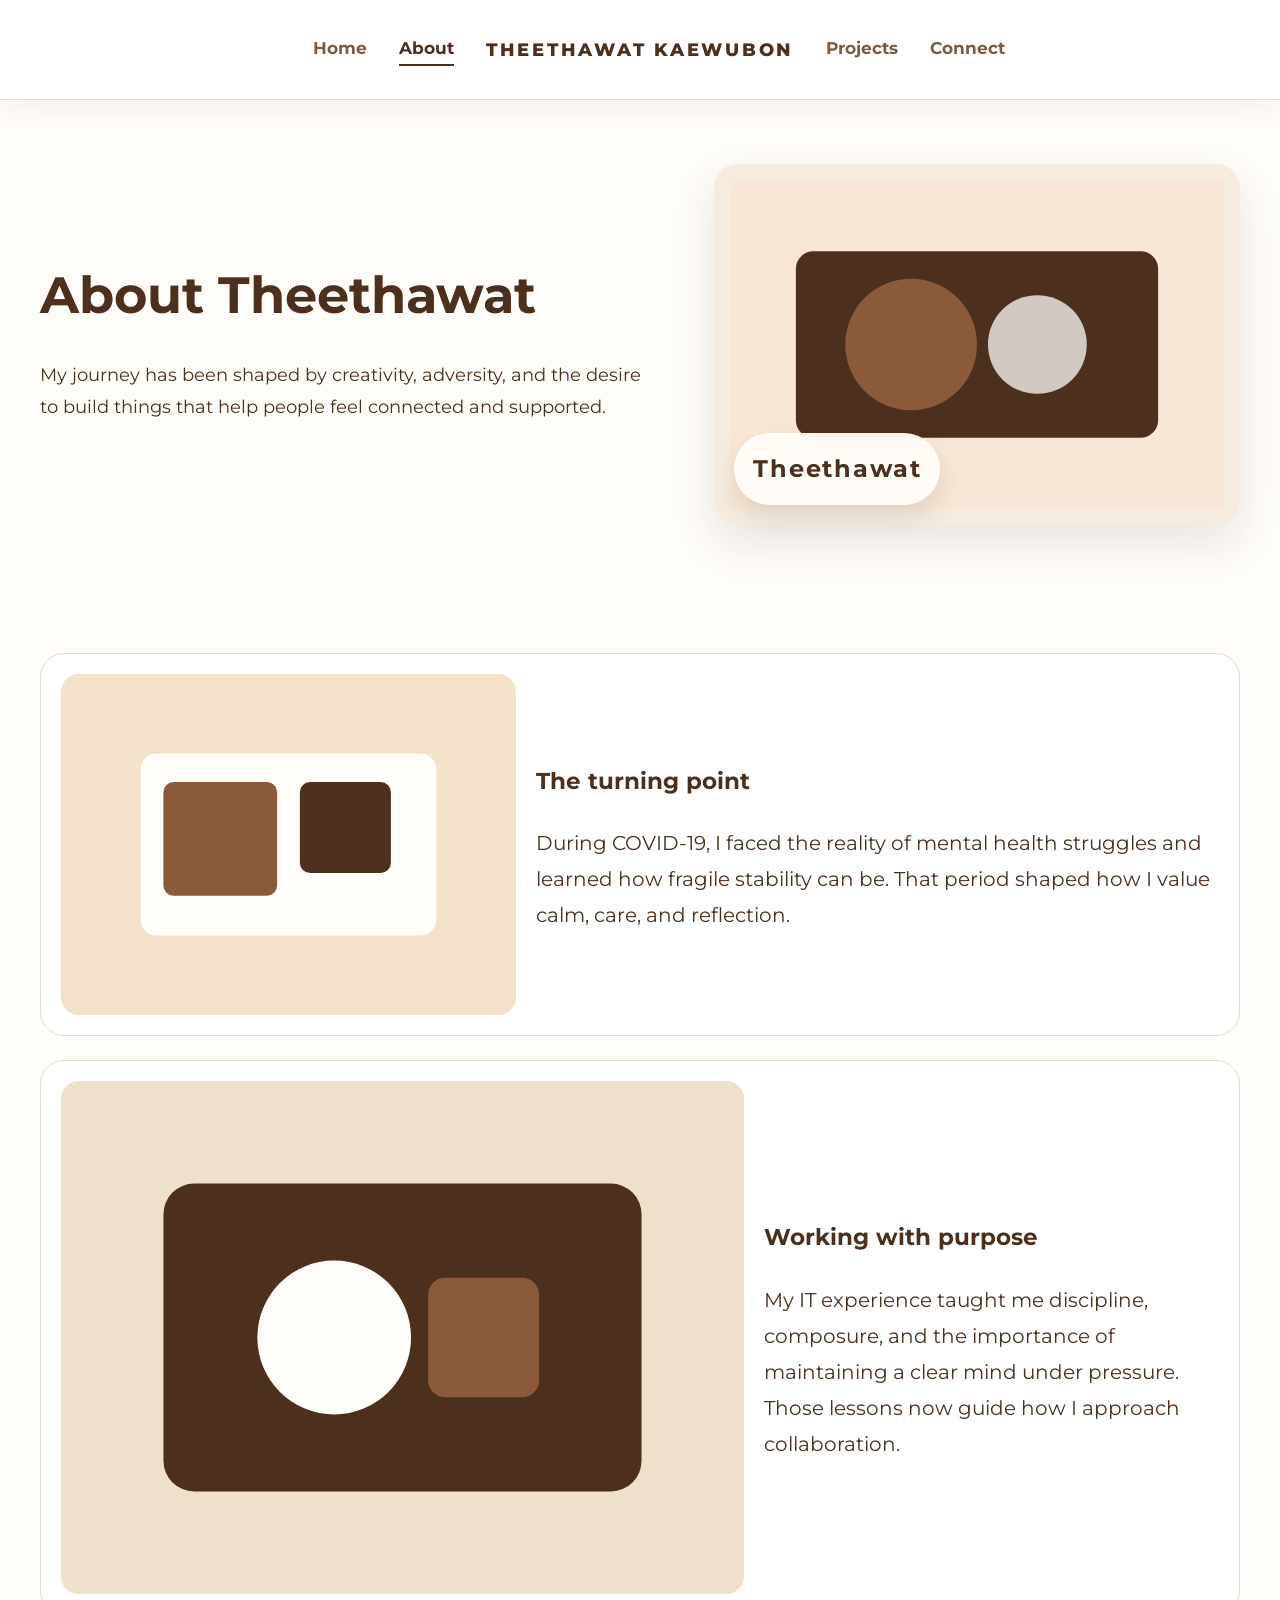
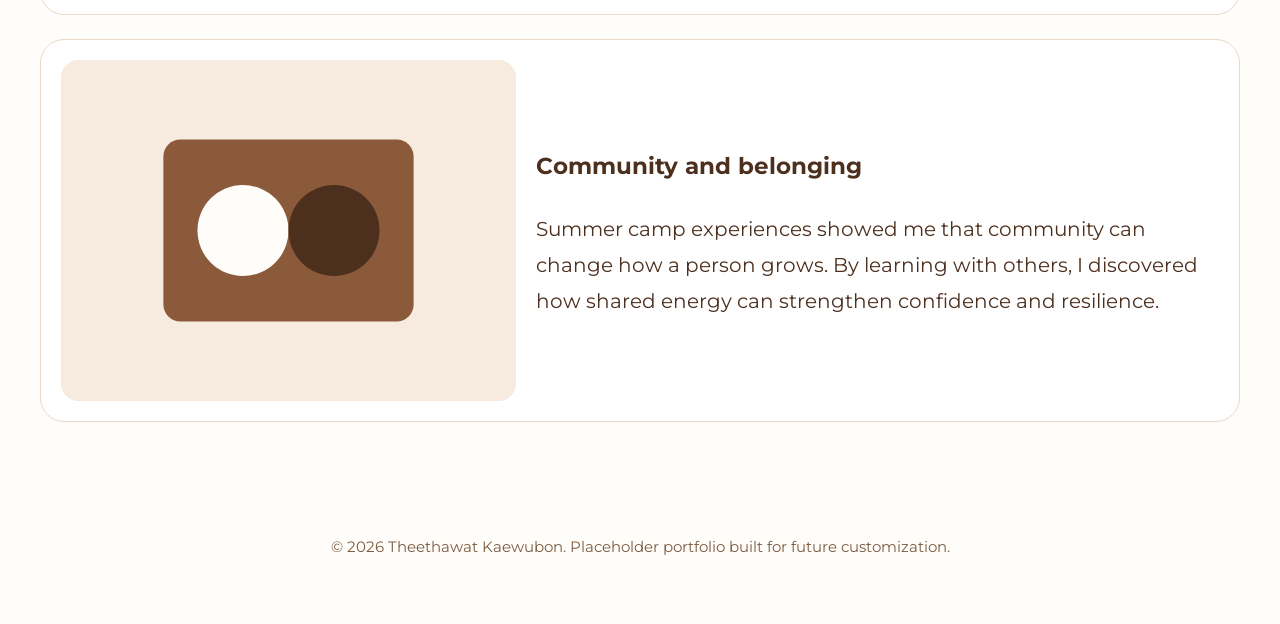
==== portfolio/about.html @ f6569006 "add initial personal website draft" ====
<!DOCTYPE html>
<html lang="en">
  <head>
    <meta charset="UTF-8" />
    <meta name="viewport" content="width=device-width, initial-scale=1.0" />
    <title>About | Theethawat Kaewubon</title>
    <link rel="preconnect" href="https://fonts.googleapis.com" />
    <link rel="preconnect" href="https://fonts.gstatic.com" crossorigin />
    <link
      href="https://fonts.googleapis.com/css2?family=Montserrat:wght@400;500;600;700;800&display=swap"
      rel="stylesheet"
    />
    <link rel="stylesheet" href="css/style.css" />
  </head>
  <body>
    <header class="site-nav">
      <div class="nav-shell">
        <div class="nav-group left">
          <a href="index.html" class="nav-link">Home</a>
          <a href="about.html" class="nav-link active">About</a>
        </div>
        <a href="index.html" class="site-title">THEETHAWAT KAEWUBON</a>
        <div class="nav-group right">
          <a href="projects.html" class="nav-link">Projects</a>
          <a href="connect.html" class="nav-link">Connect</a>
        </div>
      </div>
    </header>

    <main>
      <section class="about-hero section">
        <div class="about-intro">
          <div class="about-copy">
            <h1>About Theethawat</h1>
            <p>My journey has been shaped by creativity, adversity, and the desire to build things that help people feel connected and supported.</p>
          </div>
          <div class="about-visual">
            <img src="assets/images/about-1.svg" alt="Placeholder image for the about page" />
            <div class="about-name-badge">
              <h2>Theethawat</h2>
            </div>
          </div>
        </div>
      </section>

      <section class="story section">
        <div class="about-story-grid">
          <article class="about-card">
            <img src="assets/images/about-2.svg" alt="Placeholder storytelling image" />
            <div>
              <h3>The turning point</h3>
              <p>During COVID-19, I faced the reality of mental health struggles and learned how fragile stability can be. That period shaped how I value calm, care, and reflection.</p>
            </div>
          </article>
          <article class="about-card reverse">
            <img src="assets/images/about-3.svg" alt="Placeholder storytelling image" />
            <div>
              <h3>Working with purpose</h3>
              <p>My IT experience taught me discipline, composure, and the importance of maintaining a clear mind under pressure. Those lessons now guide how I approach collaboration.</p>
            </div>
          </article>
          <article class="about-card">
            <img src="assets/images/about-4.svg" alt="Placeholder storytelling image" />
            <div>
              <h3>Community and belonging</h3>
              <p>Summer camp experiences showed me that community can change how a person grows. By learning with others, I discovered how shared energy can strengthen confidence and resilience.</p>
            </div>
          </article>
        </div>
      </section>
    </main>

    <footer class="site-footer">
      <p>© 2026 Theethawat Kaewubon. Placeholder portfolio built for future customization.</p>
    </footer>
  </body>
</html>
---- portfolio/css/style.css ----
:root {
  --bg: #fffdf9;
  --text: #4d2f1e;
  --accent: #8a5a3a;
  --muted: #7b5b41;
  --border: #e8d9ca;
}

* {
  box-sizing: border-box;
}

body {
  margin: 0;
  font-family: 'Montserrat', sans-serif;
  background: var(--bg);
  color: var(--text);
  line-height: 1.8;
  font-size: 20px;
}

a {
  color: inherit;
  text-decoration: none;
}

img {
  max-width: 100%;
  display: block;
}

.section {
  padding: 4rem 2rem;
}

.site-nav {
  height: 10vh;
  min-height: 100px;
  background: #fff;
  display: flex;
  align-items: center;
  justify-content: center;
  border-bottom: 1px solid var(--border);
  position: sticky;
  top: 0;
  z-index: 1000;
  box-shadow: 0 8px 24px rgba(77, 47, 30, 0.06);
}

.nav-shell {
  width: min(1200px, 100%);
  display: grid;
  grid-template-columns: 1fr auto 1fr;
  align-items: center;
  gap: 1.5rem 2rem;
  padding: 0 1.75rem;
}

.nav-group {
  display: flex;
  gap: 2rem;
  align-items: center;
}

.nav-group.left {
  justify-content: flex-end;
}

.nav-group.right {
  justify-content: flex-start;
}

.site-title {
  font-size: 1.15rem;
  font-weight: 800;
  letter-spacing: 0.15em;
  text-align: center;
  white-space: nowrap;
}

.nav-link {
  font-size: 1.05rem;
  font-weight: 700;
  color: var(--muted);
  position: relative;
  padding-bottom: 0.2rem;
}

.nav-link.active,
.nav-link:hover {
  color: var(--text);
}

.nav-link::after {
  content: '';
  position: absolute;
  left: 0;
  bottom: 0;
  width: 100%;
  height: 2px;
  background: currentColor;
  transform: scaleX(0);
  transform-origin: left;
  transition: transform 0.2s ease;
}

.nav-link:hover::after,
.nav-link.active::after {
  transform: scaleX(1);
}

.hero {
  min-height: 90vh;
  display: flex;
  align-items: center;
  justify-content: center;
}

.hero-copy {
  width: min(1000px, 100%);
  display: grid;
  grid-template-columns: 1fr 1.2fr;
  align-items: center;
  gap: 2rem;
}

.hero-copy img {
  border-radius: 24px;
  background: #f5ebdf;
  padding: 1rem;
  min-height: 320px;
  object-fit: cover;
}

.hero-copy h1 {
  font-size: clamp(3.2rem, 6.2vw, 7.4rem);
  line-height: 1.1;
  color: #fff;
  background: var(--text);
  padding: 1.5rem 2rem;
  border-radius: 24px;
}

.scroll-quote {
  min-height: 60vh;
  background: linear-gradient(135deg, var(--accent), var(--text));
  display: flex;
  align-items: center;
  justify-content: center;
  padding: 3rem 2rem;
}

.fade-quote {
  max-width: 900px;
  color: #fff;
  font-size: clamp(1.2rem, 2.3vw, 1.8rem);
  text-align: center;
  opacity: 0;
  transform: translateY(32px);
  transition: all 0.8s ease;
}

.fade-quote.visible {
  opacity: 1;
  transform: translateY(0);
}

.section-heading {
  text-align: center;
  margin-bottom: 2rem;
}

.section-heading h2,
.about-intro h1,
.connect-page h1 {
  font-size: clamp(2.2rem, 4vw, 3.8rem);
  color: var(--text);
  margin: 0;
}

.story-grid {
  display: grid;
  grid-template-columns: repeat(3, minmax(220px, 1fr));
  gap: 1.5rem;
  max-width: 1200px;
  margin: 0 auto;
}

.story-card,
.connect-card,
.toc-card {
  background: #fff;
  border: 1px solid var(--border);
  border-radius: 20px;
  padding: 1.5rem;
  box-shadow: 0 10px 30px rgba(77, 47, 30, 0.06);
}

.card-number {
  display: inline-block;
  font-size: 2rem;
  font-weight: 800;
  color: var(--accent);
  margin-bottom: 0.8rem;
}

.project-grid {
  display: grid;
  grid-template-columns: repeat(4, minmax(180px, 1fr));
  gap: 1.25rem;
  max-width: 1200px;
  margin: 0 auto;
}

.project-card {
  display: flex;
  flex-direction: column;
  border-radius: 24px;
  overflow: hidden;
  min-height: 260px;
  border: 1px solid var(--border);
  background: #fff;
}

.project-card .card-title {
  padding: 0.8rem 1rem;
  font-size: 1rem;
  font-weight: 700;
  color: var(--text);
  min-height: 20%;
}

.project-card img {
  height: 80%;
  width: 100%;
  object-fit: cover;
  background: #f5ebdf;
}

.skills-scroll {
  max-width: 1200px;
  margin: 0 auto;
  display: flex;
  gap: 1rem;
  overflow-x: auto;
  padding-bottom: 1rem;
}

.skills-scroll span {
  white-space: nowrap;
  padding: 0.8rem 1rem;
  border-radius: 999px;
  background: var(--text);
  color: #fff;
}

.about-intro {
  display: grid;
  grid-template-columns: 1.1fr 0.9fr;
  gap: 2rem;
  align-items: center;
  max-width: 1200px;
  margin: 0 auto;
}

.about-copy {
  max-width: 620px;
}

.about-visual {
  position: relative;
}

.about-visual img {
  border-radius: 24px;
  background: #f5ebdf;
  padding: 1rem;
  min-height: 320px;
  object-fit: cover;
  box-shadow: 0 18px 45px rgba(77, 47, 30, 0.12);
}

.about-name-badge {
  position: absolute;
  left: 1.25rem;
  bottom: 1.25rem;
  background: rgba(255, 253, 249, 0.92);
  backdrop-filter: blur(8px);
  padding: 0.9rem 1.15rem;
  border-radius: 999px;
  box-shadow: 0 12px 24px rgba(77, 47, 30, 0.12);
}

.about-name-badge h2 {
  margin: 0;
  font-size: clamp(1.1rem, 2vw, 1.5rem);
  letter-spacing: 0.08em;
  color: var(--text);
}

.about-intro p {
  max-width: 700px;
  font-size: 1.1rem;
  line-height: 1.8;
}

.about-story-grid {
  display: grid;
  gap: 1.5rem;
  max-width: 1200px;
  margin: 0 auto;
}

.about-card {
  display: grid;
  grid-template-columns: 0.8fr 1.2fr;
  gap: 1.25rem;
  align-items: center;
  background: #fff;
  border: 1px solid var(--border);
  border-radius: 24px;
  padding: 1.25rem;
}

.about-card.reverse {
  grid-template-columns: 1.2fr 0.8fr;
}

.about-card img {
  border-radius: 18px;
  background: #f5ebdf;
  min-height: 240px;
  object-fit: cover;
}

.projects-layout {
  display: grid;
  grid-template-columns: minmax(260px, 300px) 1fr;
  gap: 1.5rem;
  max-width: 1300px;
  margin: 0 auto;
}

#project-toc {
  display: grid;
  gap: 0.75rem;
}

.project-link {
  font-weight: 600;
  color: var(--accent);
}

.project-details {
  display: grid;
  gap: 1.25rem;
}

.project-detail-card {
  background: #fff;
  border: 1px solid var(--border);
  border-radius: 24px;
  padding: 1.5rem;
}

.project-detail-card img {
  border-radius: 20px;
  margin-bottom: 1rem;
  background: #f5ebdf;
  min-height: 240px;
  object-fit: cover;
}

.connect-grid {
  display: grid;
  grid-template-columns: repeat(3, minmax(220px, 1fr));
  gap: 1.5rem;
  max-width: 1100px;
  margin: 0 auto;
}

.connect-card ul {
  padding-left: 1rem;
}

.site-footer {
  text-align: center;
  padding: 2rem 1rem 3rem;
  color: var(--muted);
  font-size: 0.95rem;
}

@media (max-width: 900px) {
  .hero-copy,
  .about-intro,
  .about-card,
  .about-card.reverse,
  .projects-layout,
  .connect-grid,
  .story-grid {
    grid-template-columns: 1fr;
  }

  .project-grid {
    grid-template-columns: repeat(2, minmax(180px, 1fr));
  }

  .nav-shell {
    grid-template-columns: 1fr;
  }

  .nav-group.left,
  .nav-group.right {
    justify-content: center;
  }
}

@media (max-width: 600px) {
  .section {
    padding: 3rem 1rem;
  }

  .project-grid {
    grid-template-columns: 1fr;
  }

  .hero-copy h1 {
    padding: 1rem 1.25rem;
  }
}
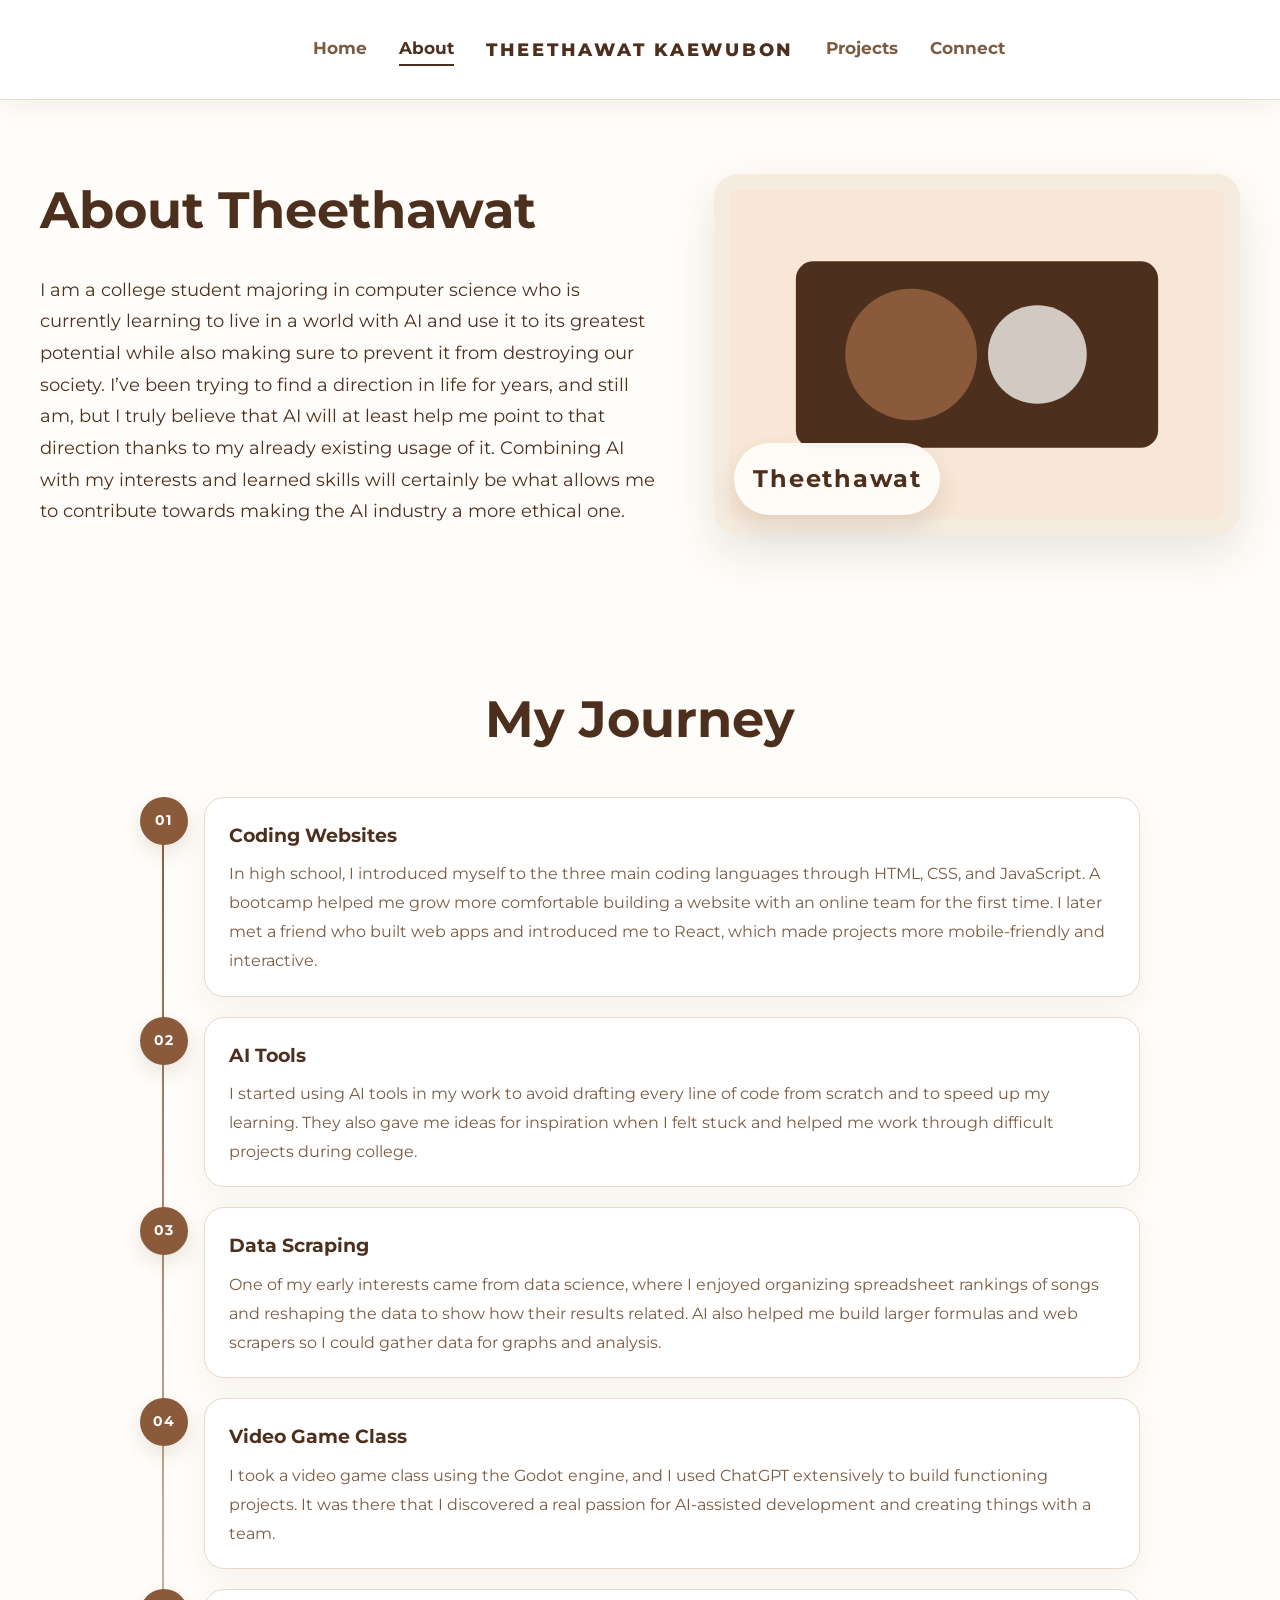
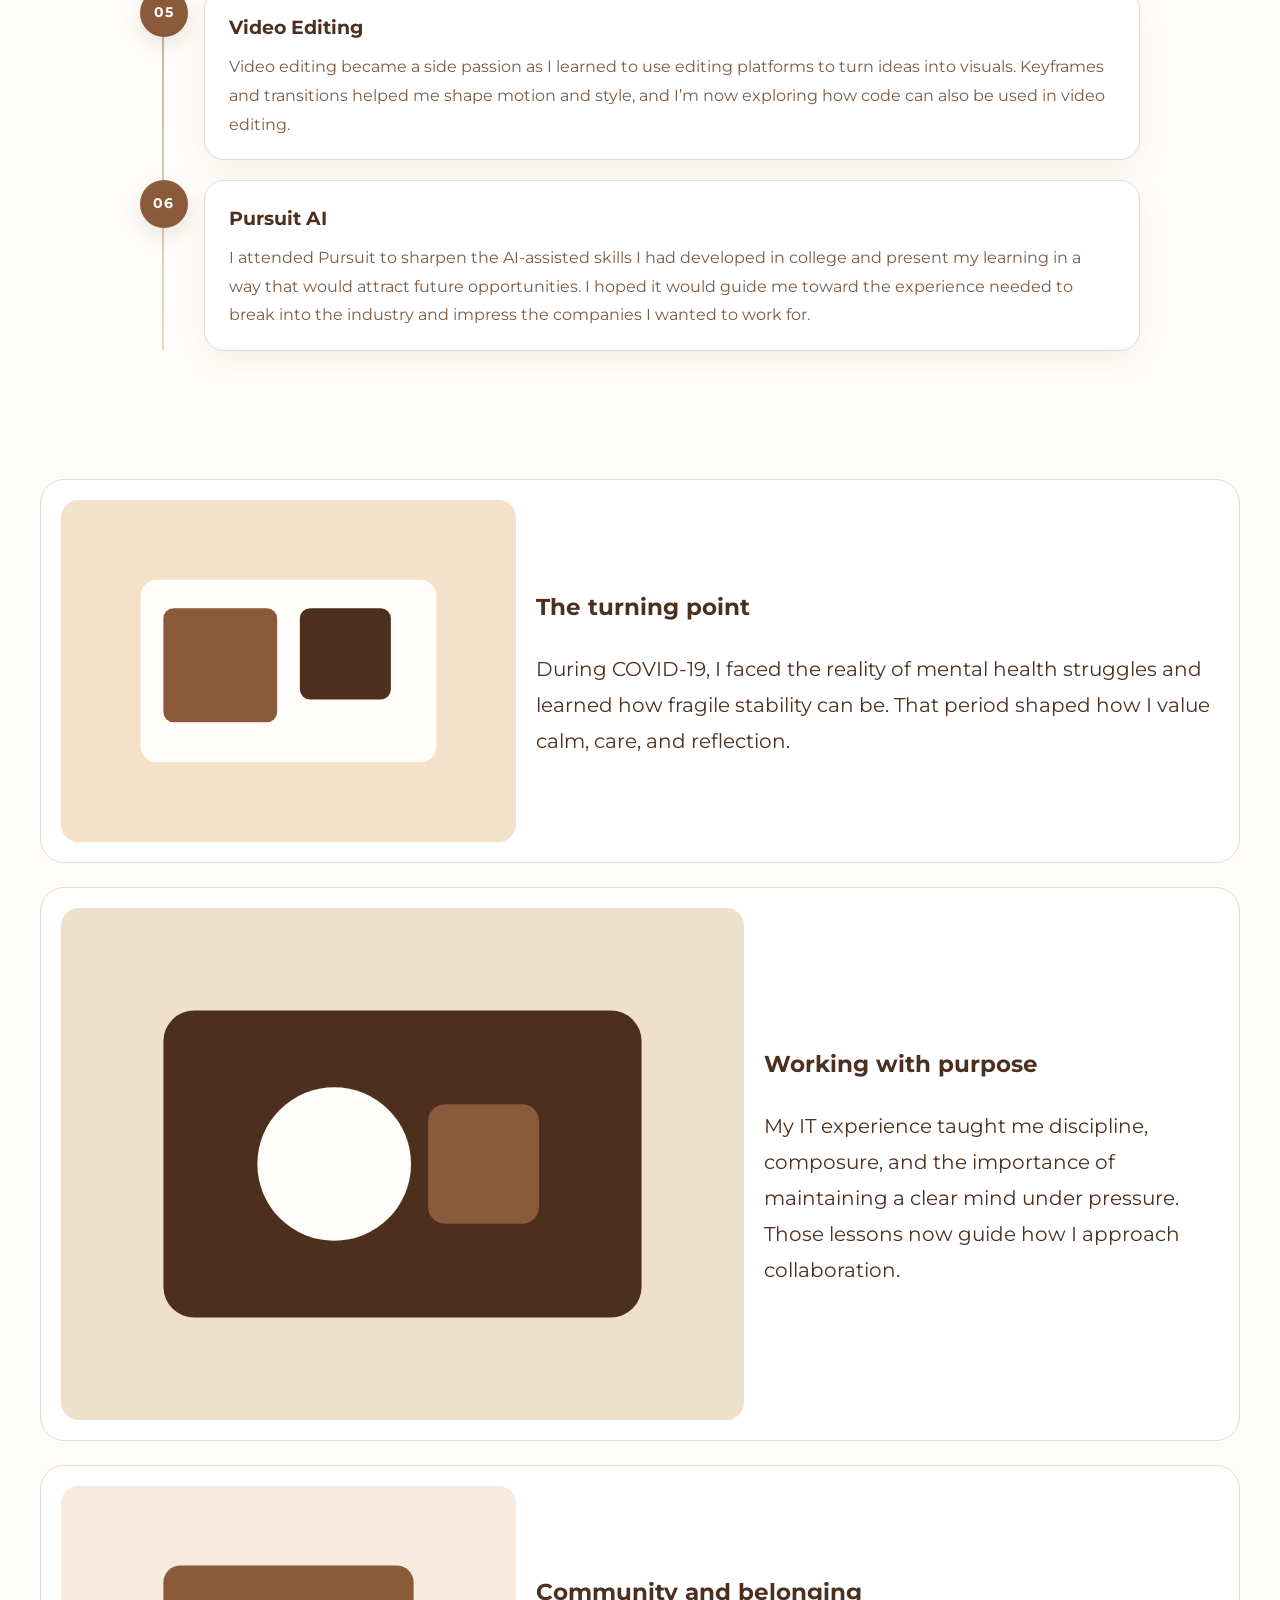
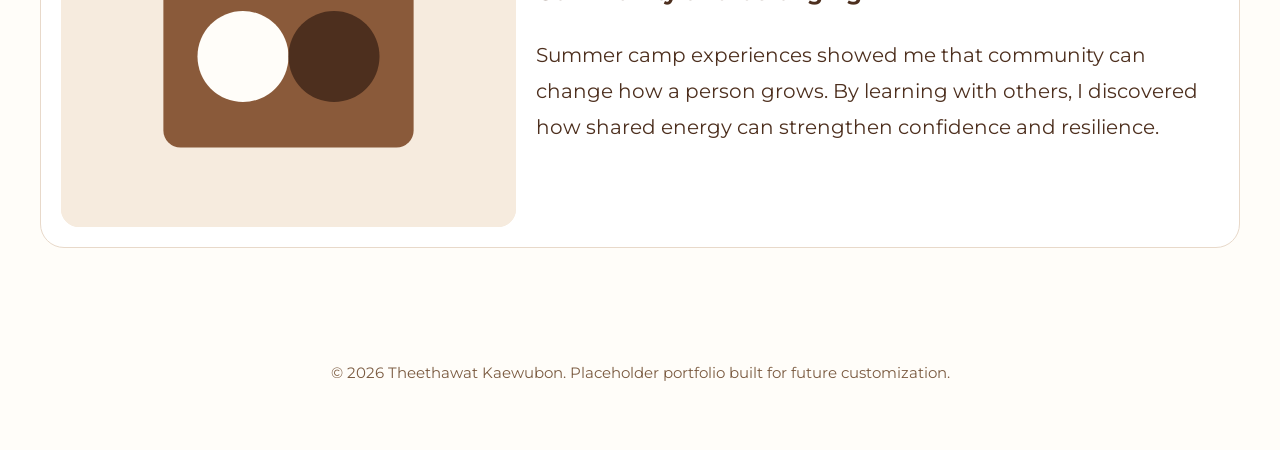
==== commit 3d48a1a6: "Moved timeline to ABout Me page and improved on that page's introduction" ====
--- a/portfolio/about.html
+++ b/portfolio/about.html
@@ -32,7 +32,7 @@
         <div class="about-intro">
           <div class="about-copy">
             <h1>About Theethawat</h1>
-            <p>My journey has been shaped by creativity, adversity, and the desire to build things that help people feel connected and supported.</p>
+            <p>I am a college student majoring in computer science who is currently learning to live in a world with AI and use it to its greatest potential while also making sure to prevent it from destroying our society. I’ve been trying to find a direction in life for years, and still am, but I truly believe that AI will at least help me point to that direction thanks to my already existing usage of it. Combining AI with my interests and learned skills will certainly be what allows me to contribute towards making the AI industry a more ethical one.</p>
           </div>
           <div class="about-visual">
             <img src="assets/images/about-1.svg" alt="Placeholder image for the about page" />
@@ -40,6 +40,63 @@
               <h2>Theethawat</h2>
             </div>
           </div>
+        </div>
+      </section>
+
+      <section class="timeline section">
+        <div class="section-heading">
+          <h2>My Journey</h2>
+        </div>
+        <div class="timeline-shell">
+          <div class="timeline-line"></div>
+
+          <article class="timeline-item">
+            <div class="timeline-marker">01</div>
+            <div class="timeline-card">
+              <h3>Coding Websites</h3>
+              <p>In high school, I introduced myself to the three main coding languages through HTML, CSS, and JavaScript. A bootcamp helped me grow more comfortable building a website with an online team for the first time. I later met a friend who built web apps and introduced me to React, which made projects more mobile-friendly and interactive.</p>
+            </div>
+          </article>
+
+          <article class="timeline-item">
+            <div class="timeline-marker">02</div>
+            <div class="timeline-card">
+              <h3>AI Tools</h3>
+              <p>I started using AI tools in my work to avoid drafting every line of code from scratch and to speed up my learning. They also gave me ideas for inspiration when I felt stuck and helped me work through difficult projects during college.</p>
+            </div>
+          </article>
+
+          <article class="timeline-item">
+            <div class="timeline-marker">03</div>
+            <div class="timeline-card">
+              <h3>Data Scraping</h3>
+              <p>One of my early interests came from data science, where I enjoyed organizing spreadsheet rankings of songs and reshaping the data to show how their results related. AI also helped me build larger formulas and web scrapers so I could gather data for graphs and analysis.</p>
+            </div>
+          </article>
+
+          <article class="timeline-item">
+            <div class="timeline-marker">04</div>
+            <div class="timeline-card">
+              <h3>Video Game Class</h3>
+              <p>I took a video game class using the Godot engine, and I used ChatGPT extensively to build functioning projects. It was there that I discovered a real passion for AI-assisted development and creating things with a team.</p>
+            </div>
+          </article>
+
+          <article class="timeline-item">
+            <div class="timeline-marker">05</div>
+            <div class="timeline-card">
+              <h3>Video Editing</h3>
+              <p>Video editing became a side passion as I learned to use editing platforms to turn ideas into visuals. Keyframes and transitions helped me shape motion and style, and I’m now exploring how code can also be used in video editing.</p>
+            </div>
+          </article>
+
+          <article class="timeline-item">
+            <div class="timeline-marker">06</div>
+            <div class="timeline-card">
+              <h3>Pursuit AI</h3>
+              <p>I attended Pursuit to sharpen the AI-assisted skills I had developed in college and present my learning in a way that would attract future opportunities. I hoped it would guide me toward the experience needed to break into the industry and impress the companies I wanted to work for.</p>
+            </div>
+          </article>
         </div>
       </section>
 
--- a/portfolio/css/style.css
+++ b/portfolio/css/style.css
@@ -114,6 +114,10 @@
   display: flex;
   align-items: center;
   justify-content: center;
+  position: relative;
+  background:
+    linear-gradient(120deg, rgba(77, 47, 30, 0.72), rgba(77, 47, 30, 0.28)),
+    url('../assets/images/background.jpg') center/cover no-repeat;
 }
 
 .hero-copy {
@@ -122,6 +126,8 @@
   grid-template-columns: 1fr 1.2fr;
   align-items: center;
   gap: 2rem;
+  position: relative;
+  z-index: 1;
 }
 
 .hero-copy img {
@@ -139,6 +145,48 @@
   background: var(--text);
   padding: 1.5rem 2rem;
   border-radius: 24px;
+  margin: 0;
+}
+
+.hero-text-block {
+  display: flex;
+  flex-direction: column;
+  gap: 1rem;
+}
+
+.hero-pills {
+  display: flex;
+  gap: 1rem;
+  flex-wrap: wrap;
+}
+
+.hero-name-pill {
+  display: inline-block;
+  width: fit-content;
+  padding: 0.6rem 1rem;
+  border-radius: 999px;
+  background: #fff;
+  color: var(--text);
+  border: 1px solid var(--border);
+  box-shadow: 0 8px 20px rgba(77, 47, 30, 0.08);
+  font-size: 1rem;
+  font-weight: 700;
+  letter-spacing: 0.08em;
+  text-transform: lowercase;
+}
+
+.hero-descriptor-pill {
+  display: inline-block;
+  width: fit-content;
+  padding: 0.6rem 1rem;
+  border-radius: 999px;
+  background: #fff;
+  color: var(--text);
+  border: 1px solid var(--border);
+  box-shadow: 0 8px 20px rgba(77, 47, 30, 0.08);
+  font-size: 1rem;
+  font-weight: 700;
+  letter-spacing: 0.08em;
 }
 
 .scroll-quote {
@@ -178,6 +226,65 @@
   margin: 0;
 }
 
+.timeline-shell {
+  position: relative;
+  max-width: 1000px;
+  margin: 0 auto;
+  display: grid;
+  gap: 1.25rem;
+}
+
+.timeline-line {
+  position: absolute;
+  left: 1.35rem;
+  top: 0;
+  bottom: 0;
+  width: 2px;
+  background: linear-gradient(180deg, var(--accent), var(--border));
+}
+
+.timeline-item {
+  position: relative;
+  display: grid;
+  grid-template-columns: 3rem 1fr;
+  gap: 1rem;
+  align-items: start;
+}
+
+.timeline-marker {
+  width: 3rem;
+  height: 3rem;
+  border-radius: 999px;
+  display: grid;
+  place-items: center;
+  background: var(--accent);
+  color: #fff;
+  font-size: 0.9rem;
+  font-weight: 700;
+  letter-spacing: 0.08em;
+  box-shadow: 0 8px 20px rgba(77, 47, 30, 0.12);
+}
+
+.timeline-card {
+  background: #fff;
+  border: 1px solid var(--border);
+  border-radius: 20px;
+  padding: 1.25rem 1.5rem;
+  box-shadow: 0 10px 30px rgba(77, 47, 30, 0.06);
+}
+
+.timeline-card h3 {
+  margin: 0 0 0.5rem;
+  font-size: 1.2rem;
+  color: var(--text);
+}
+
+.timeline-card p {
+  margin: 0;
+  color: var(--muted);
+  font-size: 1rem;
+}
+
 .story-grid {
   display: grid;
   grid-template-columns: repeat(3, minmax(220px, 1fr));
@@ -196,30 +303,65 @@
   box-shadow: 0 10px 30px rgba(77, 47, 30, 0.06);
 }
 
+.toc-card {
+  position: sticky;
+  top: 7rem;
+  align-self: start;
+}
+
 .card-number {
   display: inline-block;
-  font-size: 2rem;
+  font-size: 3rem;
   font-weight: 800;
   color: var(--accent);
-  margin-bottom: 0.8rem;
-}
-
-.project-grid {
-  display: grid;
-  grid-template-columns: repeat(4, minmax(180px, 1fr));
+  margin-bottom: 0rem;
+}
+
+.project-preview-grid {
+  display: grid;
+  gap: 1.5rem;
+  max-width: 1200px;
+  margin: 0 auto;
+}
+
+.preview-group {
+  background: #fff;
+  border: 1px solid var(--border);
+  border-radius: 24px;
+  padding: 1.5rem;
+  box-shadow: 0 10px 30px rgba(77, 47, 30, 0.06);
+}
+
+.preview-group-title,
+.project-index-heading {
+  margin: 0 0 1rem;
+  font-size: 1.1rem;
+  color: var(--text);
+  letter-spacing: 0.08em;
+  text-transform: uppercase;
+}
+
+.preview-group-grid {
+  display: grid;
+  grid-template-columns: repeat(2, minmax(180px, 1fr));
   gap: 1.25rem;
-  max-width: 1200px;
-  margin: 0 auto;
 }
 
 .project-card {
-  display: flex;
-  flex-direction: column;
+  display: grid;
+  grid-template-rows: auto 220px;
   border-radius: 24px;
   overflow: hidden;
-  min-height: 260px;
-  border: 1px solid var(--border);
-  background: #fff;
+  min-height: 300px;
+  border: 1px solid var(--border);
+  background: #fff;
+}
+
+.project-card .card-image-wrap {
+  height: 220px;
+  width: 100%;
+  overflow: hidden;
+  background: #f5ebdf;
 }
 
 .project-card .card-title {
@@ -227,14 +369,18 @@
   font-size: 1rem;
   font-weight: 700;
   color: var(--text);
-  min-height: 20%;
-}
-
-.project-card img {
-  height: 80%;
+  min-height: 56px;
+  flex-shrink: 0;
+}
+
+.project-card .project-image {
   width: 100%;
+  height: 220px;
   object-fit: cover;
+  object-position: center;
   background: #f5ebdf;
+  display: block;
+  flex-shrink: 0;
 }
 
 .skills-scroll {
@@ -343,6 +489,16 @@
 
 #project-toc {
   display: grid;
+  gap: 1rem;
+}
+
+.project-index-group {
+  display: grid;
+  gap: 0.6rem;
+}
+
+.project-index-list {
+  display: grid;
   gap: 0.75rem;
 }
 
@@ -363,12 +519,16 @@
   padding: 1.5rem;
 }
 
-.project-detail-card img {
+.project-detail-card .project-image {
+  width: 100%;
+  aspect-ratio: 4 / 3;
+  height: auto;
+  object-fit: cover;
+  object-position: center;
   border-radius: 20px;
   margin-bottom: 1rem;
   background: #f5ebdf;
-  min-height: 240px;
-  object-fit: cover;
+  display: block;
 }
 
 .connect-grid {
@@ -379,8 +539,55 @@
   margin: 0 auto;
 }
 
+.connect-card {
+  overflow-wrap: anywhere;
+  word-break: break-word;
+}
+
+.connect-card a {
+  position: relative;
+  display: inline;
+  color: var(--accent);
+  font-weight: 600;
+  transition: color 0.2s ease;
+  text-decoration: none;
+}
+
+.connect-card a::before {
+  content: '';
+  position: absolute;
+  left: 50%;
+  bottom: 0;
+  width: 0;
+  height: 2px;
+  background: currentColor;
+  transform: translateX(-50%);
+  transition: width 0.25s ease;
+  pointer-events: none;
+}
+
+.connect-card a:hover,
+.connect-card a:focus-visible {
+  color: var(--text);
+}
+
+.connect-card a:hover::before,
+.connect-card a:focus-visible::before {
+  width: 100%;
+}
+
 .connect-card ul {
-  padding-left: 1rem;
+  list-style: none;
+  padding-left: 0;
+}
+
+.connect-card li {
+  margin-bottom: 0.5rem;
+}
+
+.connect-card li a {
+  display: inline;
+  line-height: 1.6;
 }
 
 .site-footer {
@@ -401,7 +608,7 @@
     grid-template-columns: 1fr;
   }
 
-  .project-grid {
+  .preview-group-grid {
     grid-template-columns: repeat(2, minmax(180px, 1fr));
   }
 
@@ -420,7 +627,7 @@
     padding: 3rem 1rem;
   }
 
-  .project-grid {
+  .preview-group-grid {
     grid-template-columns: 1fr;
   }
 
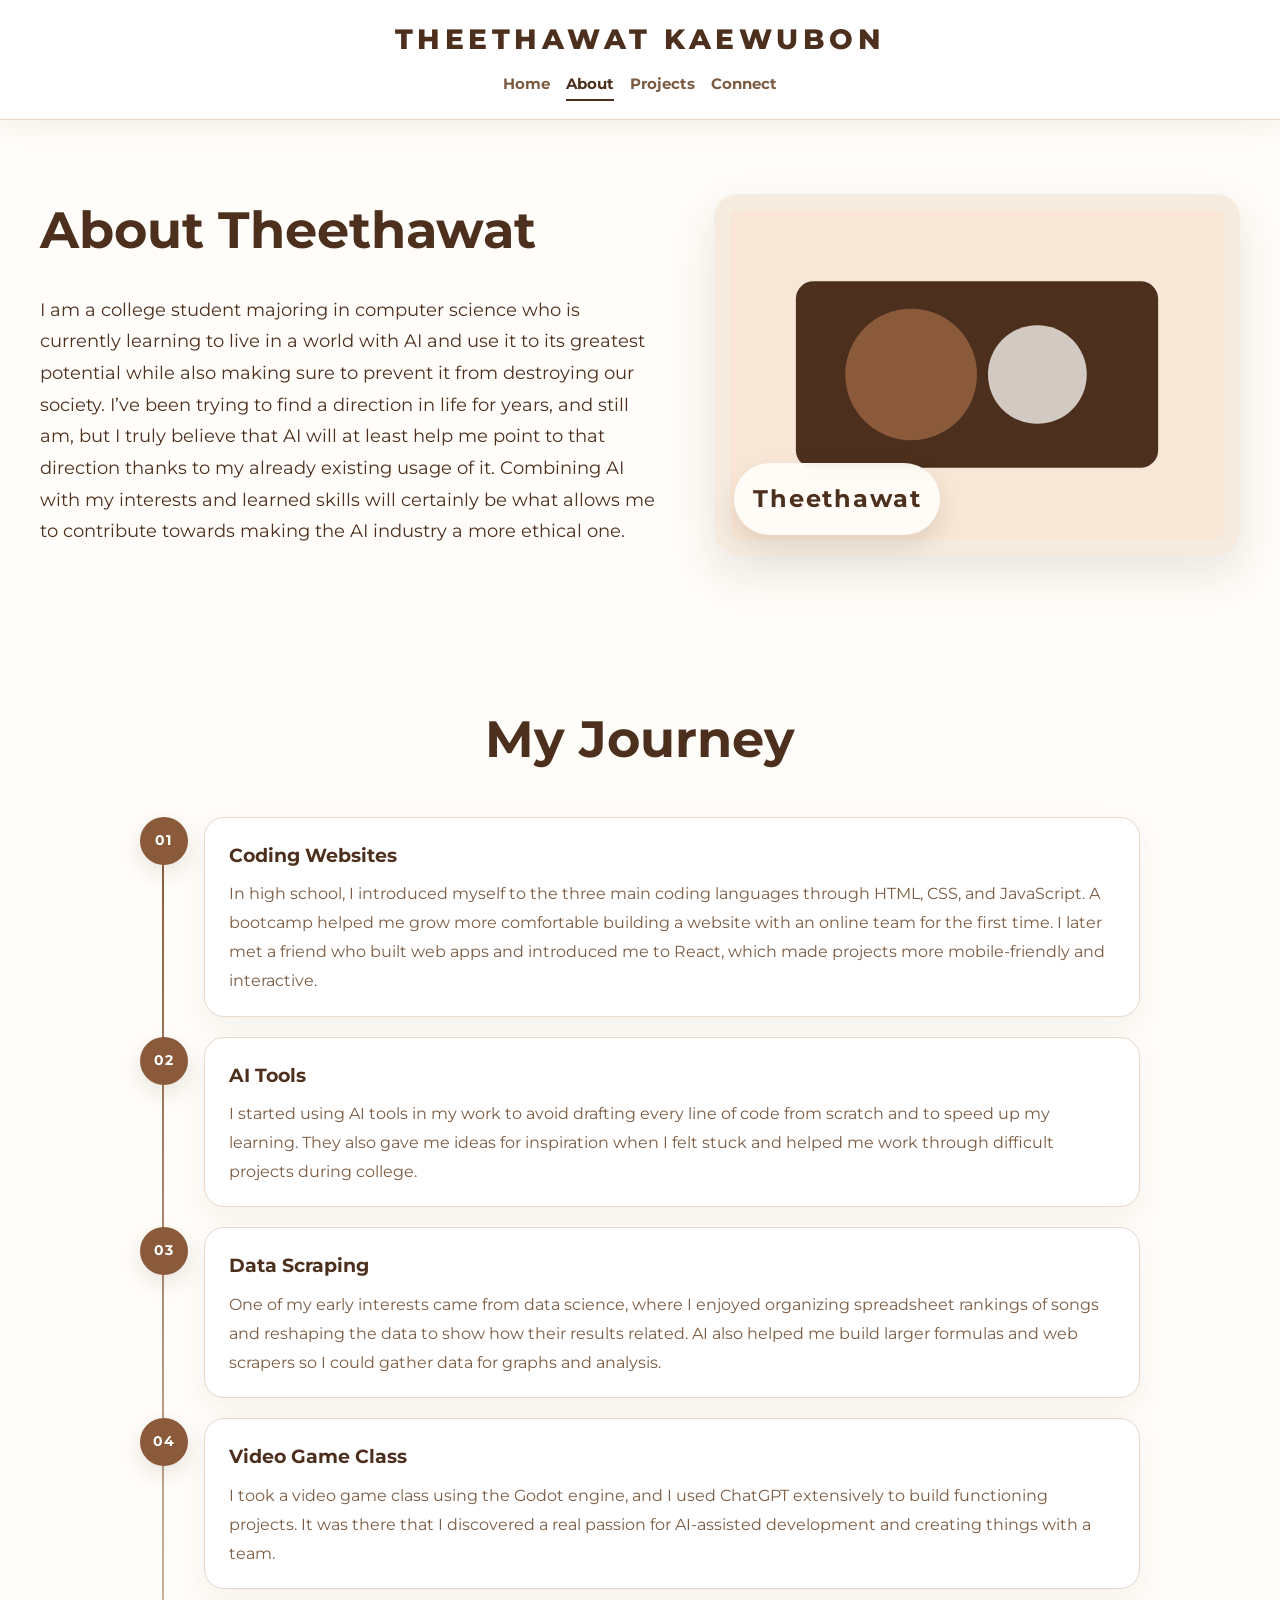
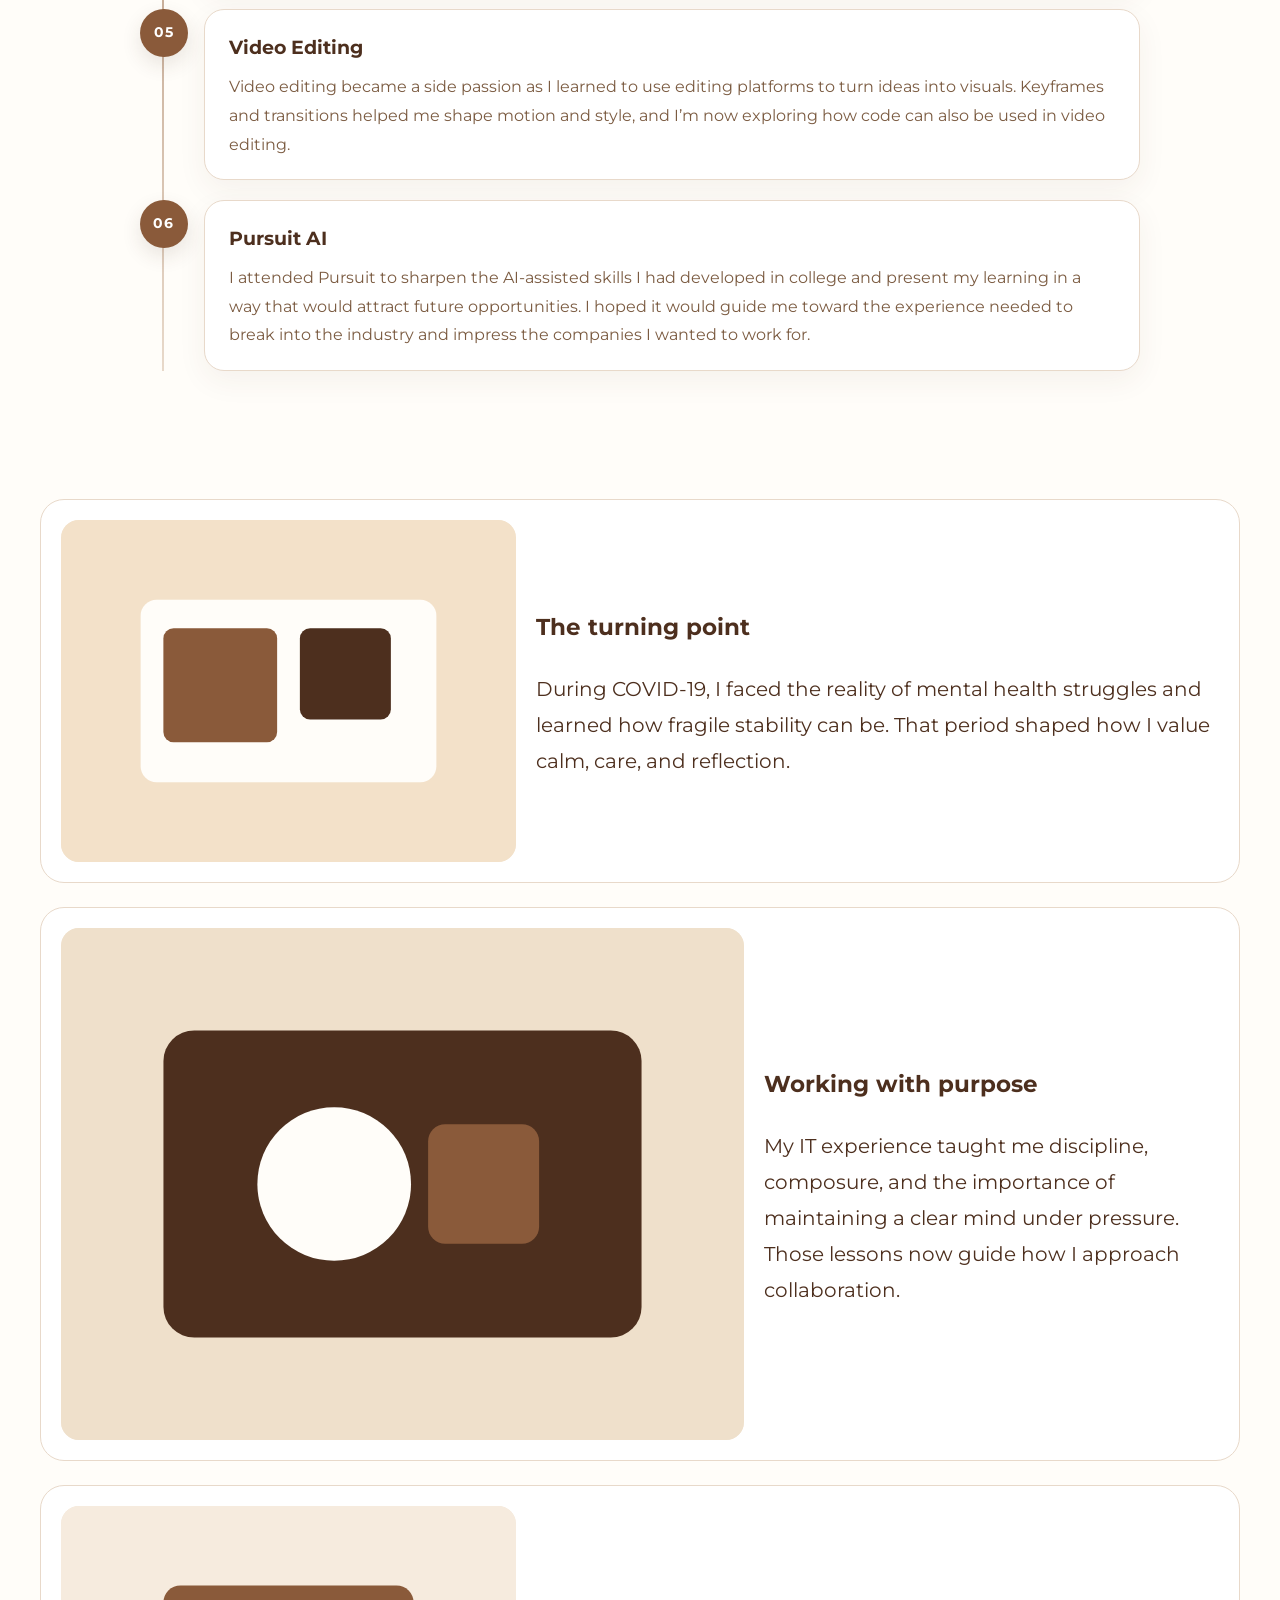
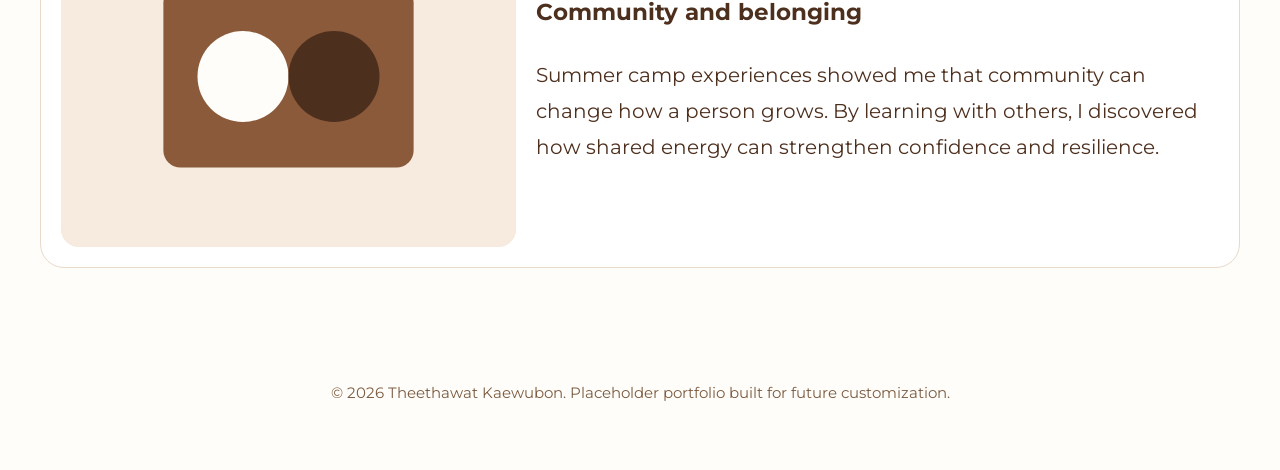
==== commit 949bcfc0: "Did a nav bar change to make my name bigger" ====
--- a/portfolio/about.html
+++ b/portfolio/about.html
@@ -15,12 +15,10 @@
   <body>
     <header class="site-nav">
       <div class="nav-shell">
-        <div class="nav-group left">
+        <a href="index.html" class="site-title">THEETHAWAT KAEWUBON</a>
+        <div class="nav-group">
           <a href="index.html" class="nav-link">Home</a>
           <a href="about.html" class="nav-link active">About</a>
-        </div>
-        <a href="index.html" class="site-title">THEETHAWAT KAEWUBON</a>
-        <div class="nav-group right">
           <a href="projects.html" class="nav-link">Projects</a>
           <a href="connect.html" class="nav-link">Connect</a>
         </div>
--- a/portfolio/css/style.css
+++ b/portfolio/css/style.css
@@ -34,8 +34,7 @@
 }
 
 .site-nav {
-  height: 10vh;
-  min-height: 100px;
+  min-height: 120px;
   background: #fff;
   display: flex;
   align-items: center;
@@ -49,37 +48,35 @@
 
 .nav-shell {
   width: min(1200px, 100%);
-  display: grid;
-  grid-template-columns: 1fr auto 1fr;
-  align-items: center;
-  gap: 1.5rem 2rem;
-  padding: 0 1.75rem;
+  display: flex;
+  flex-direction: column;
+  align-items: center;
+  justify-content: center;
+  gap: 0.35rem;
+  padding: 0.75rem 1.75rem 1rem;
 }
 
 .nav-group {
   display: flex;
-  gap: 2rem;
-  align-items: center;
-}
-
-.nav-group.left {
-  justify-content: flex-end;
-}
-
-.nav-group.right {
-  justify-content: flex-start;
+  gap: 1rem;
+  align-items: center;
+  justify-content: center;
+  flex-wrap: wrap;
+  width: 100%;
 }
 
 .site-title {
-  font-size: 1.15rem;
+  font-size: clamp(1.2rem, 2.2vw, 2rem);
   font-weight: 800;
-  letter-spacing: 0.15em;
+  letter-spacing: 0.16em;
   text-align: center;
   white-space: nowrap;
+  color: var(--text);
+  pointer-events: none;
 }
 
 .nav-link {
-  font-size: 1.05rem;
+  font-size: 0.95rem;
   font-weight: 700;
   color: var(--muted);
   position: relative;
@@ -611,15 +608,6 @@
   .preview-group-grid {
     grid-template-columns: repeat(2, minmax(180px, 1fr));
   }
-
-  .nav-shell {
-    grid-template-columns: 1fr;
-  }
-
-  .nav-group.left,
-  .nav-group.right {
-    justify-content: center;
-  }
 }
 
 @media (max-width: 600px) {
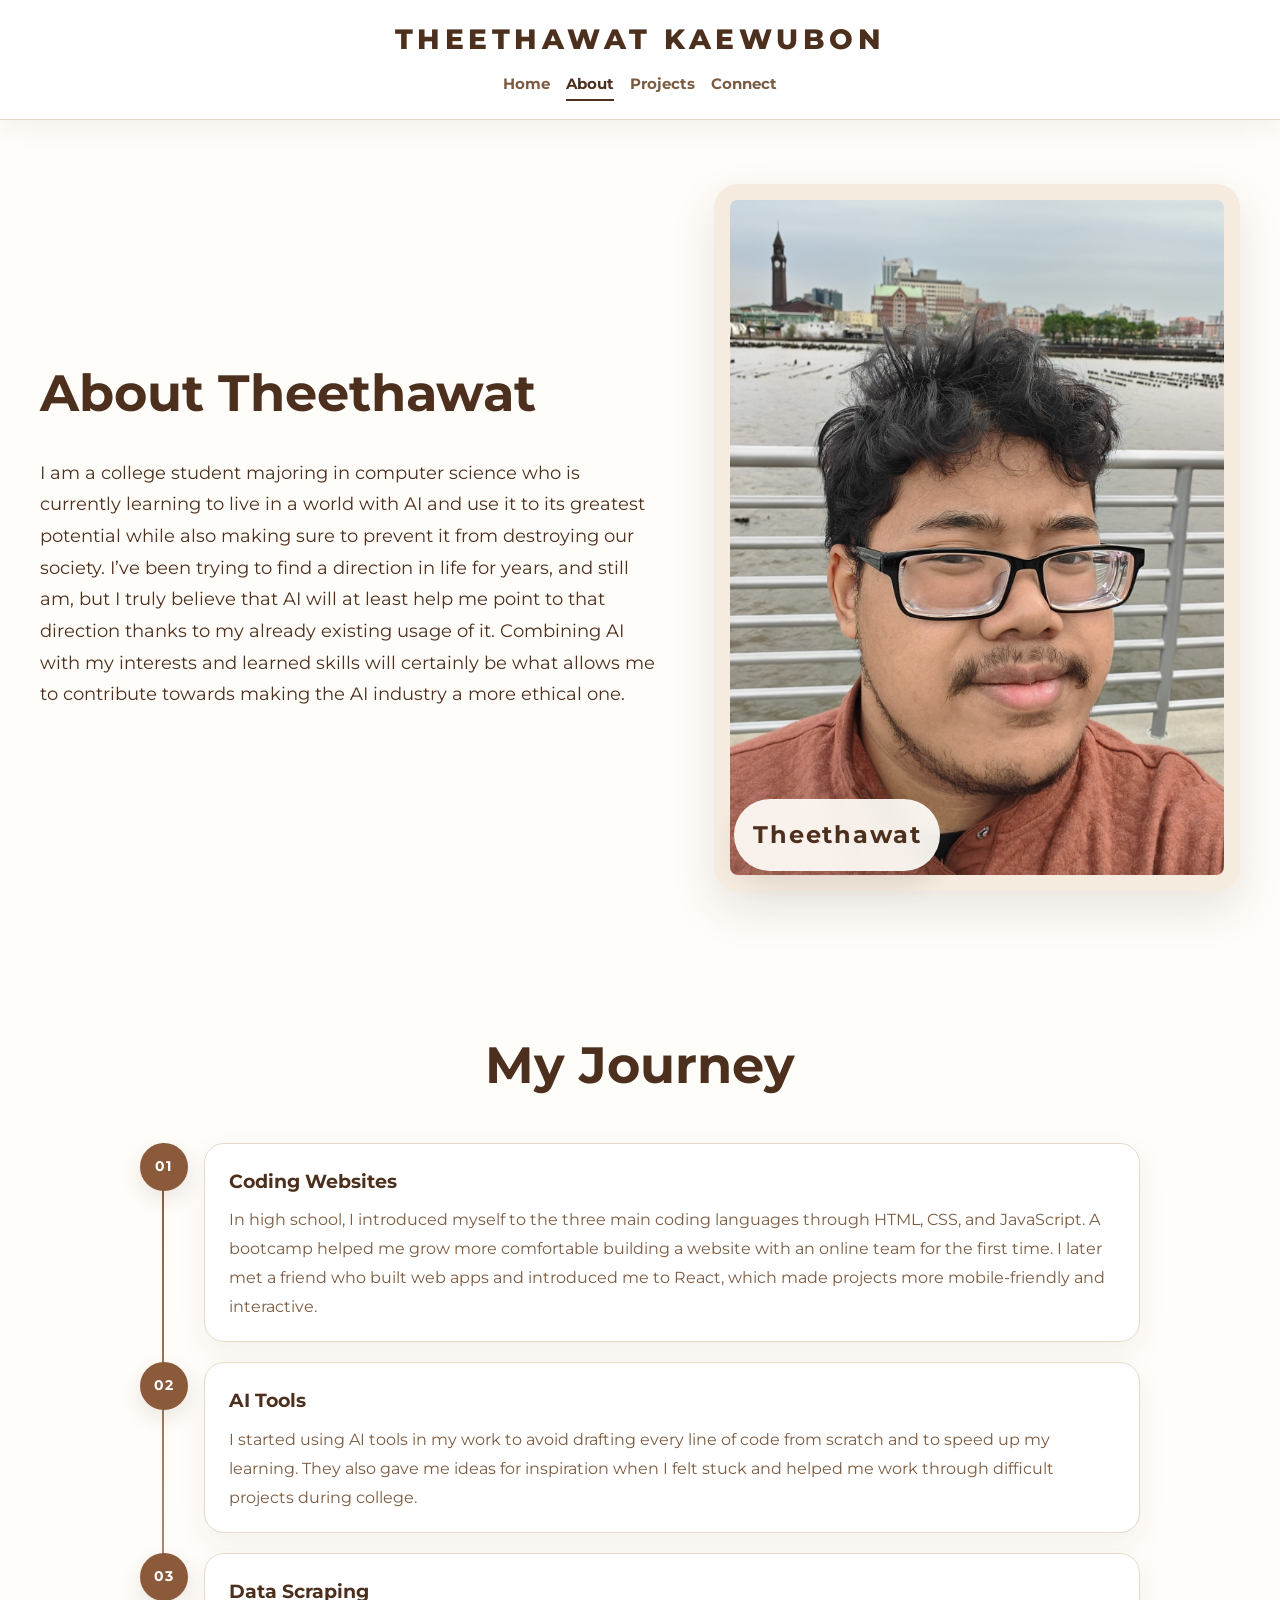
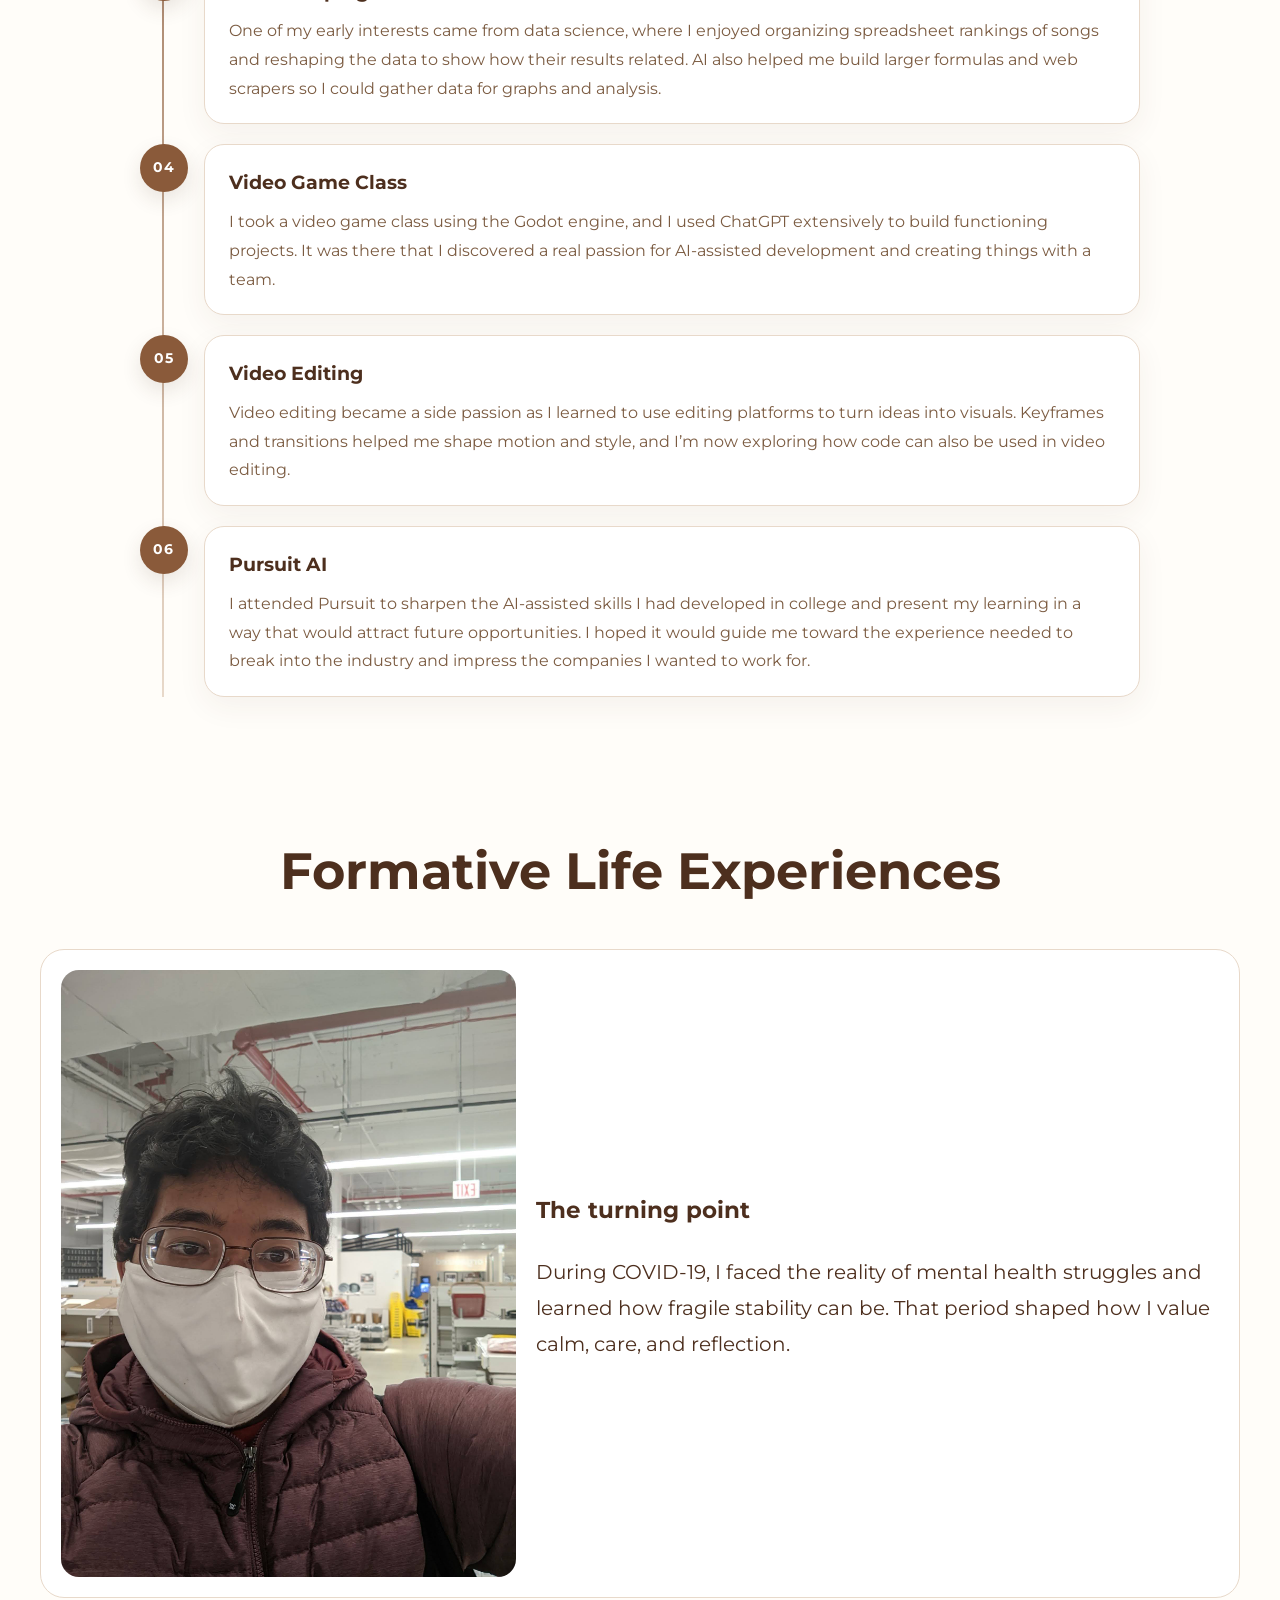
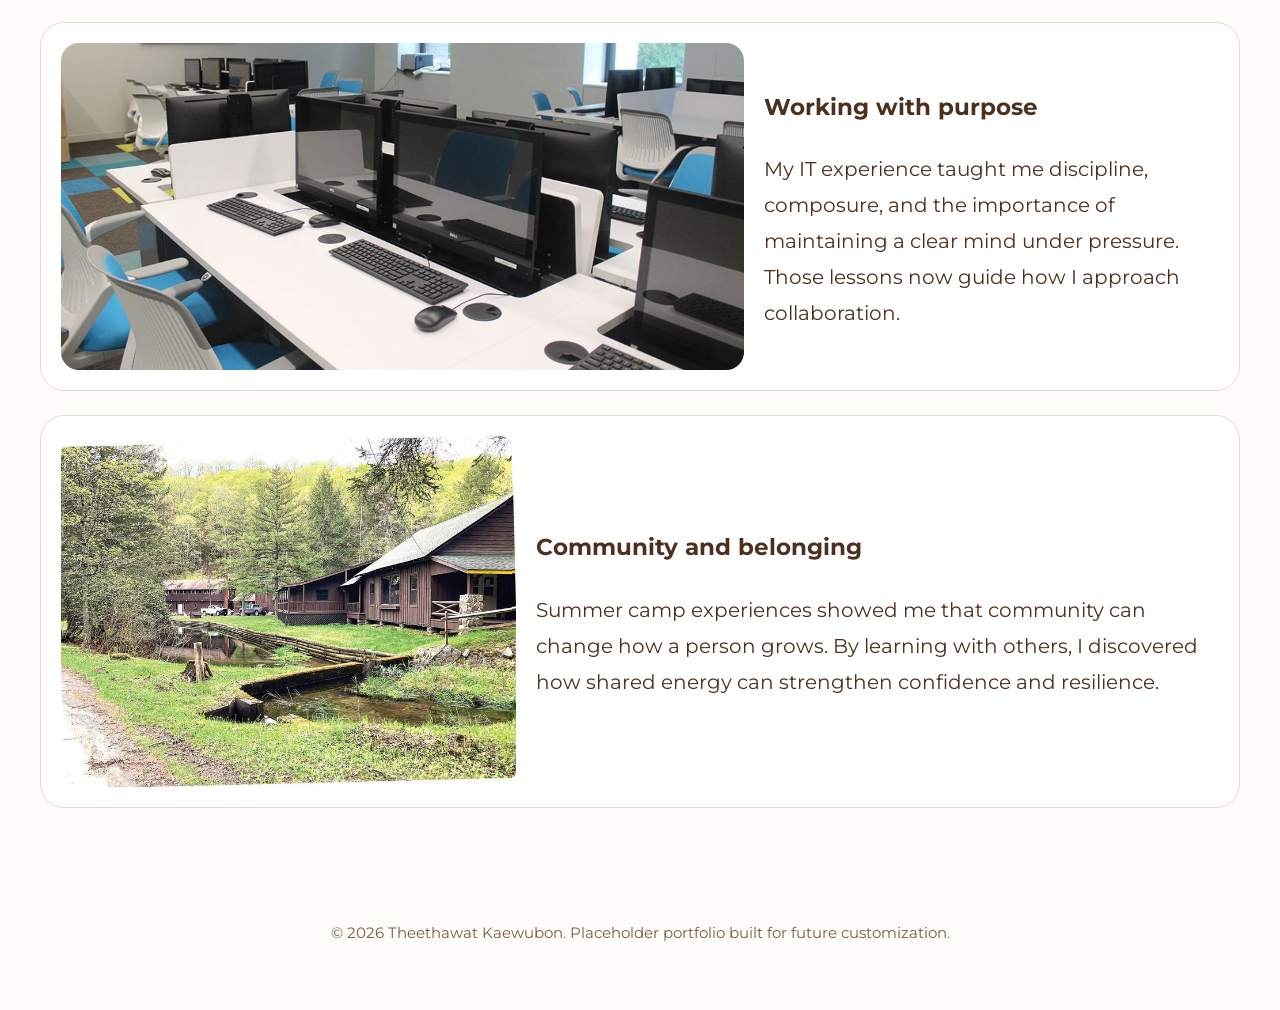
==== commit 5221cefe: "Added project descriptions and pictures in order to fully finish the site for a draft" ====
--- a/portfolio/about.html
+++ b/portfolio/about.html
@@ -33,7 +33,7 @@
             <p>I am a college student majoring in computer science who is currently learning to live in a world with AI and use it to its greatest potential while also making sure to prevent it from destroying our society. I’ve been trying to find a direction in life for years, and still am, but I truly believe that AI will at least help me point to that direction thanks to my already existing usage of it. Combining AI with my interests and learned skills will certainly be what allows me to contribute towards making the AI industry a more ethical one.</p>
           </div>
           <div class="about-visual">
-            <img src="assets/images/about-1.svg" alt="Placeholder image for the about page" />
+            <img src="assets/images/About Me Picture.jpg" alt="About page picture of Theethawat" />
             <div class="about-name-badge">
               <h2>Theethawat</h2>
             </div>
@@ -99,23 +99,26 @@
       </section>
 
       <section class="story section">
+        <div class="section-heading">
+          <h2>Formative Life Experiences</h2>
+        </div>
         <div class="about-story-grid">
           <article class="about-card">
-            <img src="assets/images/about-2.svg" alt="Placeholder storytelling image" />
+            <img src="assets/images/COVID.jpg" alt="Placeholder storytelling image" />
             <div>
               <h3>The turning point</h3>
               <p>During COVID-19, I faced the reality of mental health struggles and learned how fragile stability can be. That period shaped how I value calm, care, and reflection.</p>
             </div>
           </article>
           <article class="about-card reverse">
-            <img src="assets/images/about-3.svg" alt="Placeholder storytelling image" />
+            <img src="assets/images/IT Picture.jpg" alt="Placeholder storytelling image" />
             <div>
               <h3>Working with purpose</h3>
               <p>My IT experience taught me discipline, composure, and the importance of maintaining a clear mind under pressure. Those lessons now guide how I approach collaboration.</p>
             </div>
           </article>
           <article class="about-card">
-            <img src="assets/images/about-4.svg" alt="Placeholder storytelling image" />
+            <img src="assets/images/Summer Camp.jpg" alt="Placeholder storytelling image" />
             <div>
               <h3>Community and belonging</h3>
               <p>Summer camp experiences showed me that community can change how a person grows. By learning with others, I discovered how shared energy can strengthen confidence and resilience.</p>
--- a/portfolio/css/style.css
+++ b/portfolio/css/style.css
@@ -125,6 +125,9 @@
   gap: 2rem;
   position: relative;
   z-index: 1;
+  opacity: 0;
+  transform: translateY(24px);
+  animation: heroFadeIn 0.9s ease forwards;
 }
 
 .hero-copy img {
@@ -133,6 +136,8 @@
   padding: 1rem;
   min-height: 320px;
   object-fit: cover;
+  animation: heroFadeIn 0.9s ease 0.1s forwards;
+  opacity: 0;
 }
 
 .hero-copy h1 {
@@ -149,6 +154,8 @@
   display: flex;
   flex-direction: column;
   gap: 1rem;
+  animation: heroFadeIn 0.9s ease 0.2s forwards;
+  opacity: 0;
 }
 
 .hero-pills {
@@ -170,6 +177,8 @@
   font-weight: 700;
   letter-spacing: 0.08em;
   text-transform: lowercase;
+  animation: heroFadeIn 0.9s ease 0.3s forwards;
+  opacity: 0;
 }
 
 .hero-descriptor-pill {
@@ -184,6 +193,19 @@
   font-size: 1rem;
   font-weight: 700;
   letter-spacing: 0.08em;
+  animation: heroFadeIn 0.9s ease 0.4s forwards;
+  opacity: 0;
+}
+
+@keyframes heroFadeIn {
+  from {
+    opacity: 0;
+    transform: translateY(24px);
+  }
+  to {
+    opacity: 1;
+    transform: translateY(0);
+  }
 }
 
 .scroll-quote {
